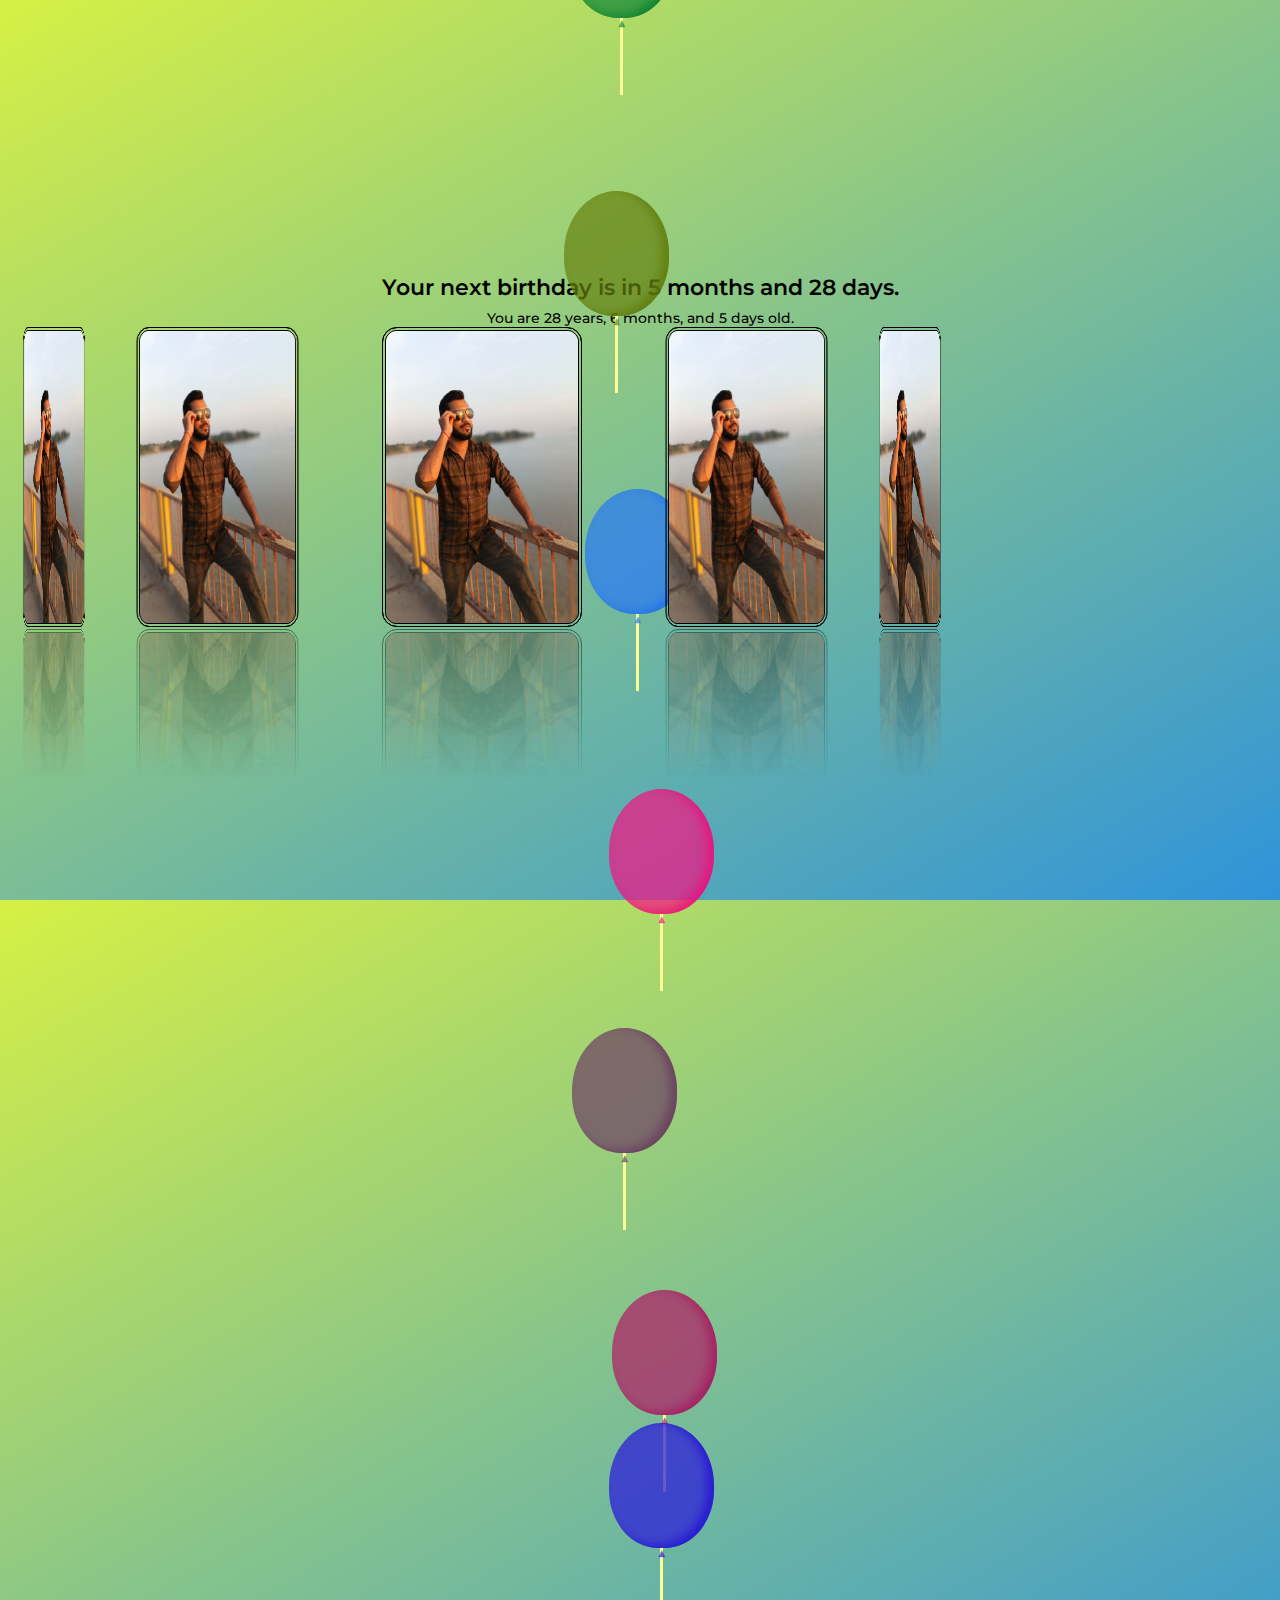
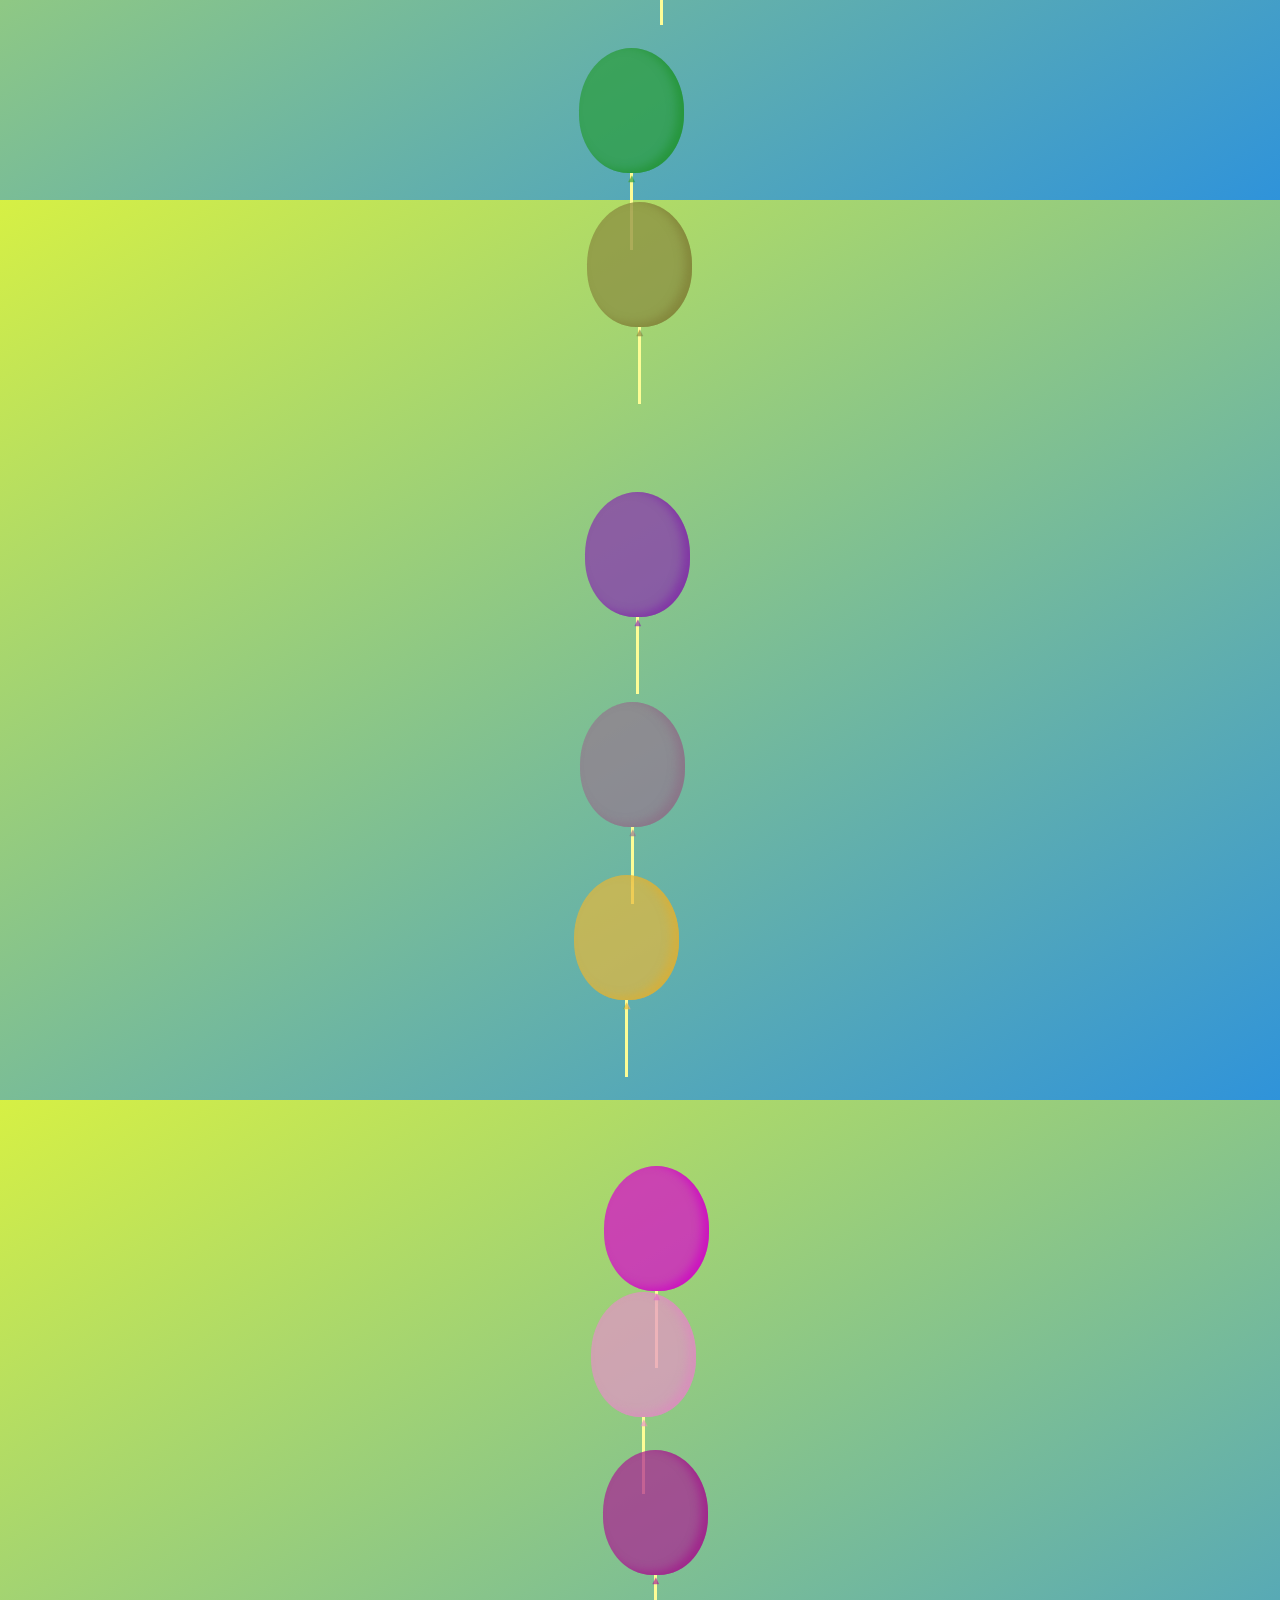
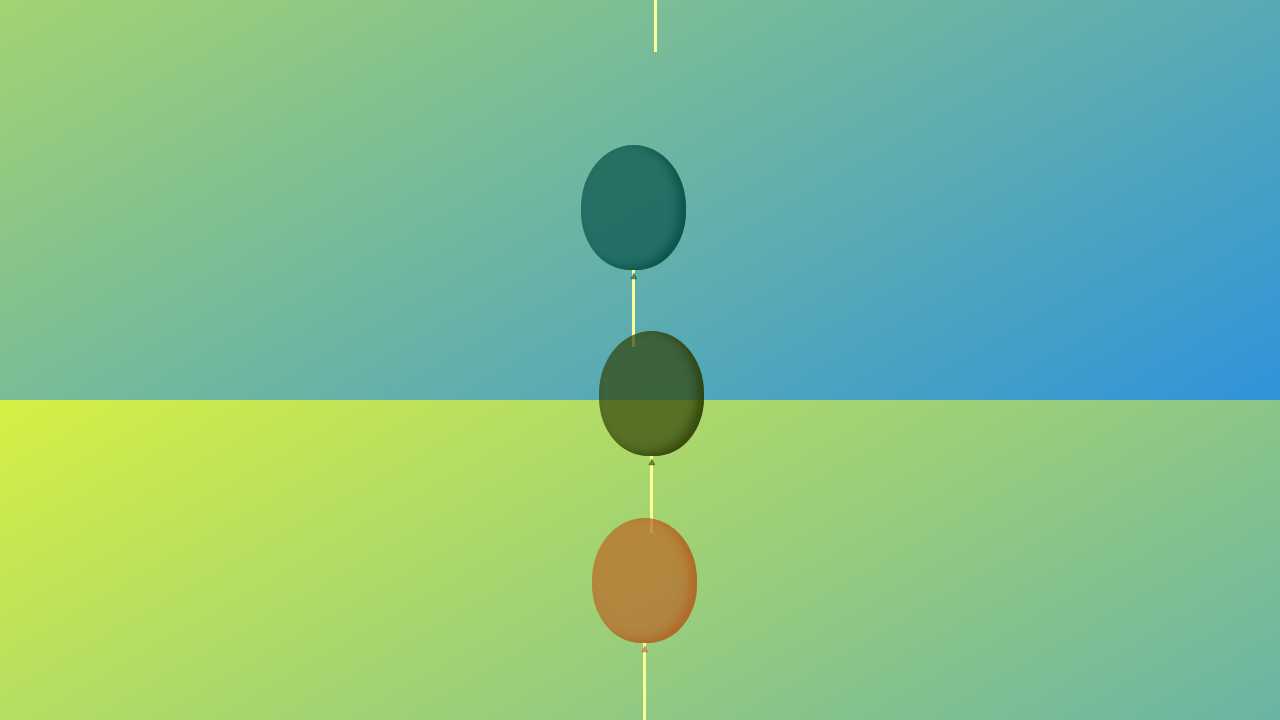
==== index.html @ 782c84a3 "first commit" ====
<!DOCTYPE html>
<html lang="en">

<head>
  <meta charset="UTF-8" />
  <meta name="viewport" content="width=device-width, initial-scale=1.0" /> 
  <meta http-equiv="X-UA-Compatible" content="ie=edge" />
  <link rel="shortcut icon" type="image/png" href="img/favicon.png" />
  <title>Happy Birthday!!!  JS</title>
  <!-- Google Font -->
  <link rel="preconnect" href="https://fonts.googleapis.com">
  <link rel="preconnect" href="https://fonts.gstatic.com" crossorigin>
  <link href="https://fonts.googleapis.com/css2?family=Montserrat:ital,wght@0,100..900;1,100..900&display=swap" rel="stylesheet">
  <!-- My Style -->
  <link rel="stylesheet" href="./styles/main.css" />
  <link rel="stylesheet" href="slider.css">
</head>

<body>
    
    <div id="balloon-container">
      
    </div>
    <div class="slidercontainer">
      <div class="txt">
        <h1 class="wish" id="wishMessage">Hello from JS</h1>
        <div class="result" id="result"></div>
    </div>
      <div class="box">
        <span style="--i:1"><img src="./img/shivam.jpeg"></span>
        <span style="--i:2"><img src="./img/shivam.jpeg"></span>
        <span style="--i:3"><img src="./img/shivam.jpeg"></span>
        <span style="--i:4"><img src="./img/shivam.jpeg"></span>
        <span style="--i:5"><img src="./img/shivam.jpeg"></span>
        <span style="--i:6"><img src="./img/shivam.jpeg"></span>
        <span style="--i:7"><img src="./img/shivam.jpeg"></span>
        <span style="--i:8"><img src="./img/shivam.jpeg"></span>
        <span style="--i:9"><img src="./img/shivam.jpeg"></span>
        <span style="--i:10"><img src="./img/shivam.jpeg"></span>
      </div>
    </div>

    
    <script src="./script/main.js"></script>
</body>
  

</html>
---- slider.css ----
*{
    padding: 0;
    margin: 0;
    box-sizing: border-box;
    font-family: "Montserrat", serif;
}

body{
    display: flex;
    justify-content: center;
    align-items: center;
    min-height: 100vh;
    background: linear-gradient(150deg,rgb(214, 240, 68), rgb(47, 147, 218));
}

.box {
    position: relative;
    width: 200px;
    height: 300px;
    transform-style: preserve-3d;
    animation: animate 20s linear infinite;
}

/* .box:hover{
    animation-play-state: paused;
} */


@keyframes animate {
    0%{
        transform: perspective(1000px) rotateY(0deg);
    }
    100%{
        transform: perspective(1000px) rotateY(360deg);
    }
}

.box span{
    position: absolute;
    top: 0;
    left: 0;
    width: 100%;
    height: 100%;
    transform-origin: center;
    transform-style: preserve-3d;
    transform: rotateY(calc(var(--i) * 36deg)) translateZ(450px);
    -webkit-box-reflect: below 2px linear-gradient(transparent, transparent, rgba(4, 4, 4, 0.267));
}



.box span img{
    position: absolute;
    top: 0;
    left: 0;
    width: 100%;
    height: 100%;
    transition: 0.5s;
    border-radius: 15px;
    border: 4px double rgb(0, 0, 0);
}

img:hover{
    transform: translateY(-2px);
    
}

@media(max-width:600px){
    .box span img{
       width: 60%;
       height: 50%;
       top: 30%;
       left: 0;
    }
    .slidercontainer{
        display: flex;
        align-items: center;
        border: 2px solid red;
        width: 100%;
        height: 100%;
    }
  
}
/* baloon */


#balloon-container {
    box-sizing: border-box;
    transition: opacity 500ms;
    position: absolute
  }
  
  .balloon {
    height: 125px;
    width: 105px;
    border-radius: 75% 75% 70% 70%;
    position: relative;
  }
  
  .balloon:before {
    content: "";
    height: 75px;
    width: 1px;
    padding: 1px;
    background-color: #FDFD96;
    display: block;
    position: absolute;
    top: 125px;
    left: 0;
    right: 0;
    margin: auto;
  }
  
  .balloon:after {
      content: "▲";
      text-align: center;
      display: block;
      position: absolute;
      color: inherit;
      top: 120px;
      left: 0;
      right: 0;
      margin: auto;
  }
  
  @keyframes float {
    from {transform: translateY(100vh);
    opacity: 1;}
    to {transform: translateY(-300vh);
    opacity: 0;}
  }


  .txt{
    margin: auto;
    text-align: center;
  }
  .txt h1{
    font-weight: 600;
    margin-bottom: .5rem;
    font-size: 1.4rem;
    }
    .result{
        font-weight: 500;
        font-size: .9rem;
    }
  @media(max-width:600px){
    .txt{
       width: 100%;
       border: 2px solid red;
       position: absolute;
       top: 10%;
      }
  }
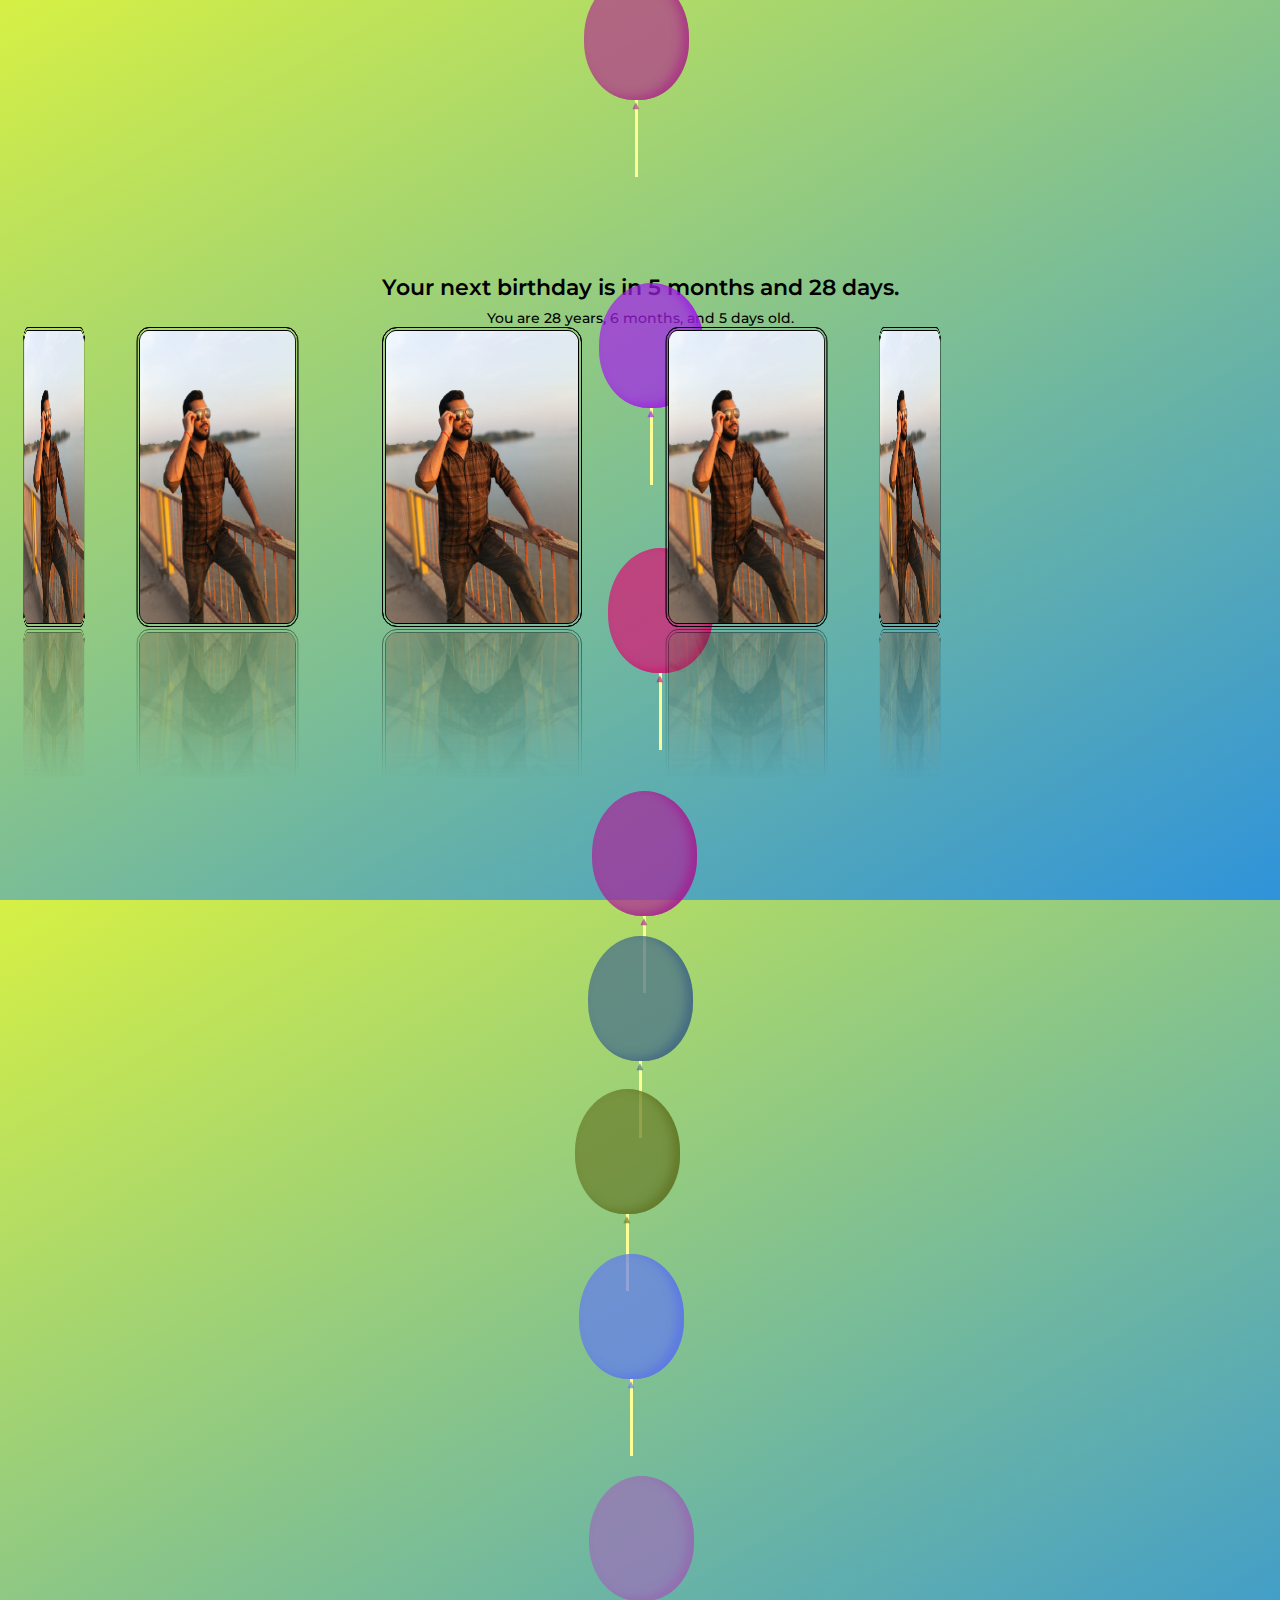
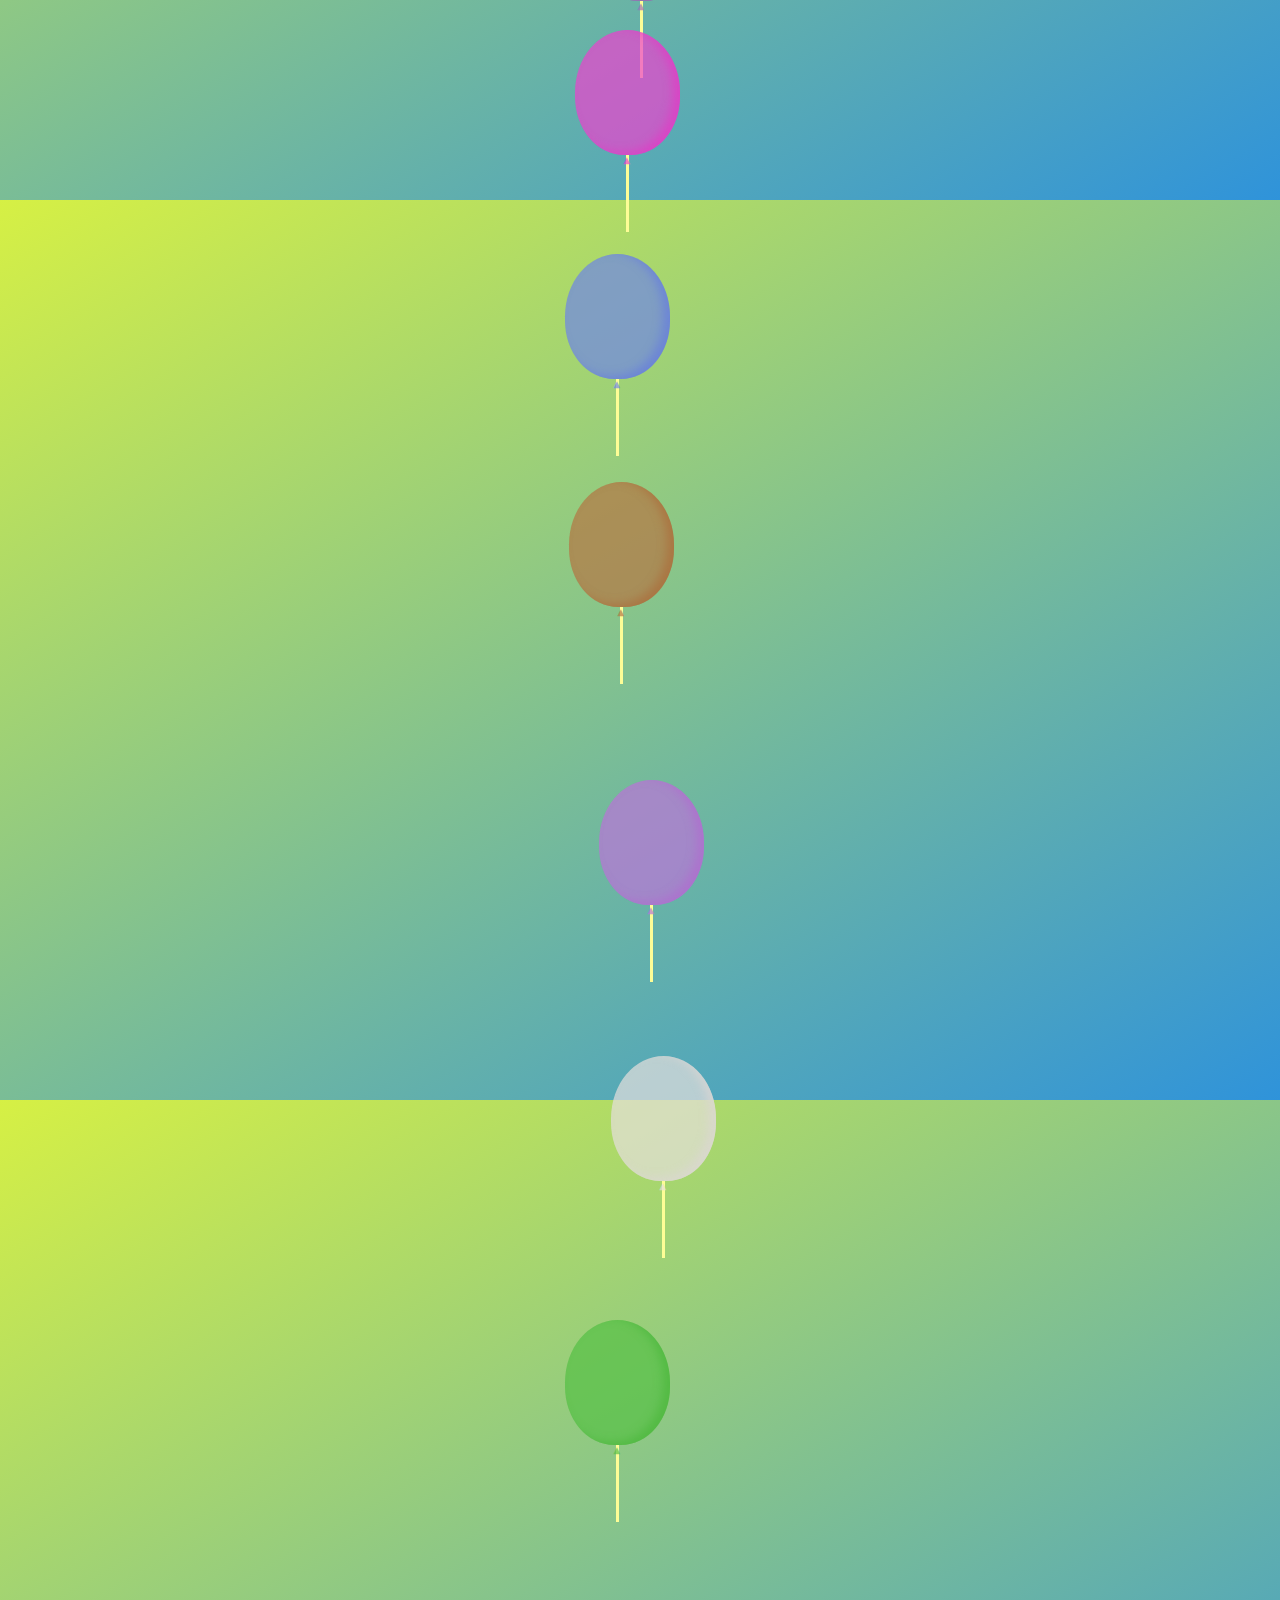
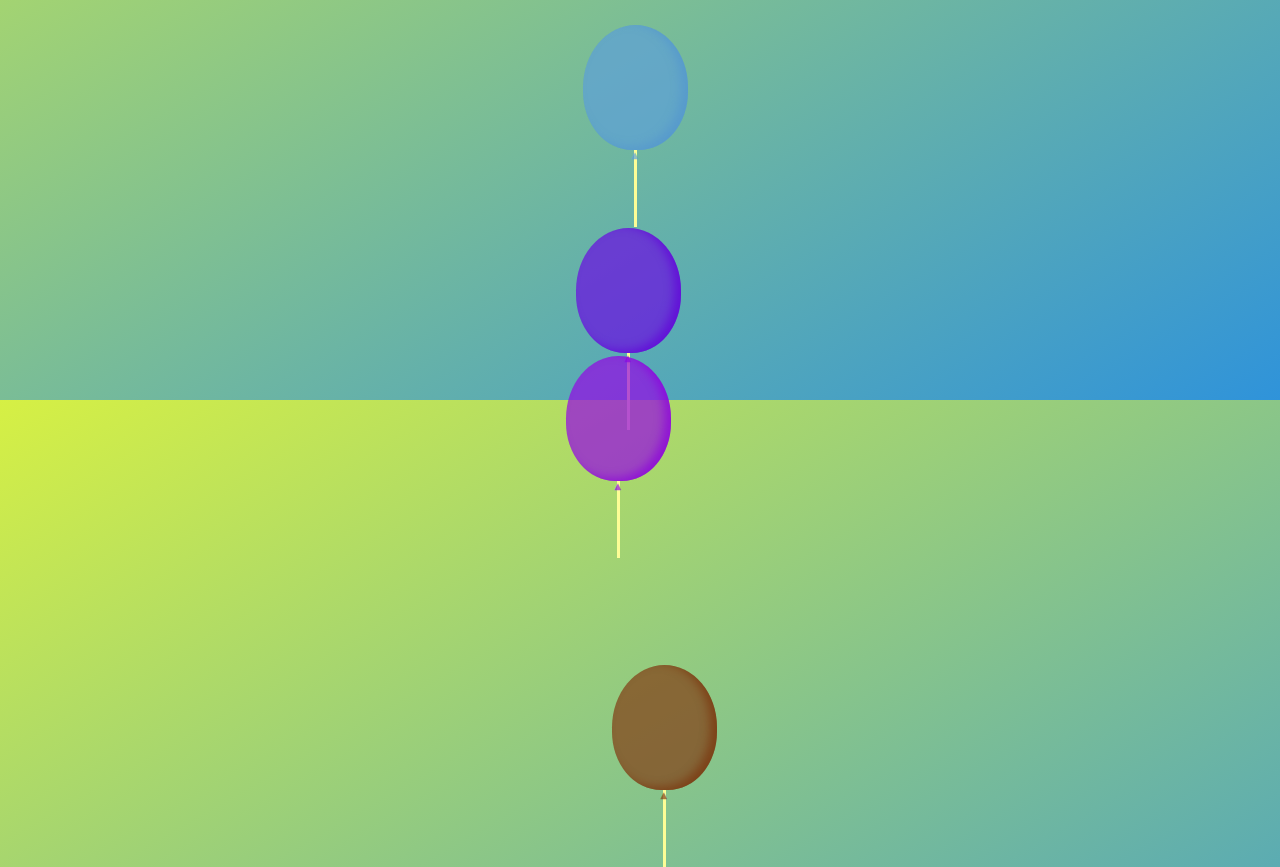
==== commit 800d53e4: "commit" ====
--- a/index.html
+++ b/index.html
@@ -18,8 +18,7 @@
 
 <body>
     
-    <div id="balloon-container">
-      
+    <div id="balloon-container">   
     </div>
     <div class="slidercontainer">
       <div class="txt">
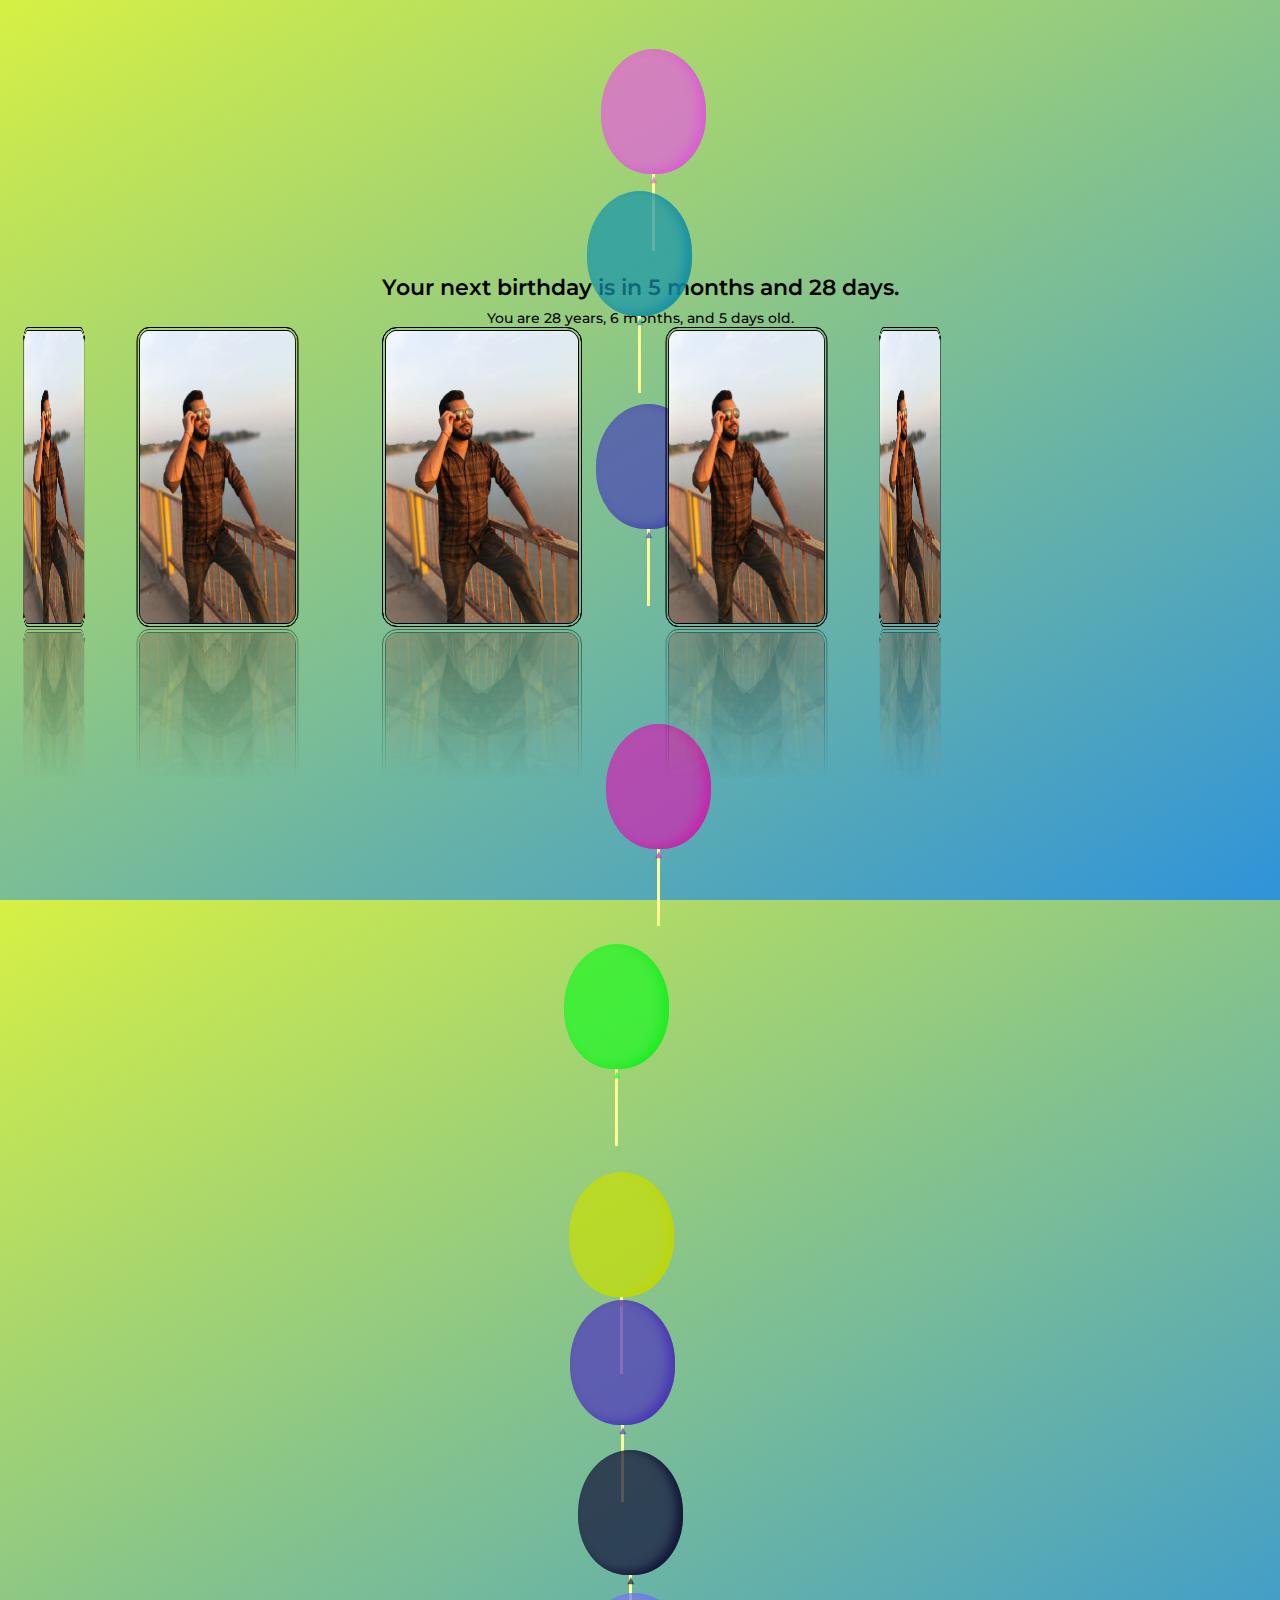
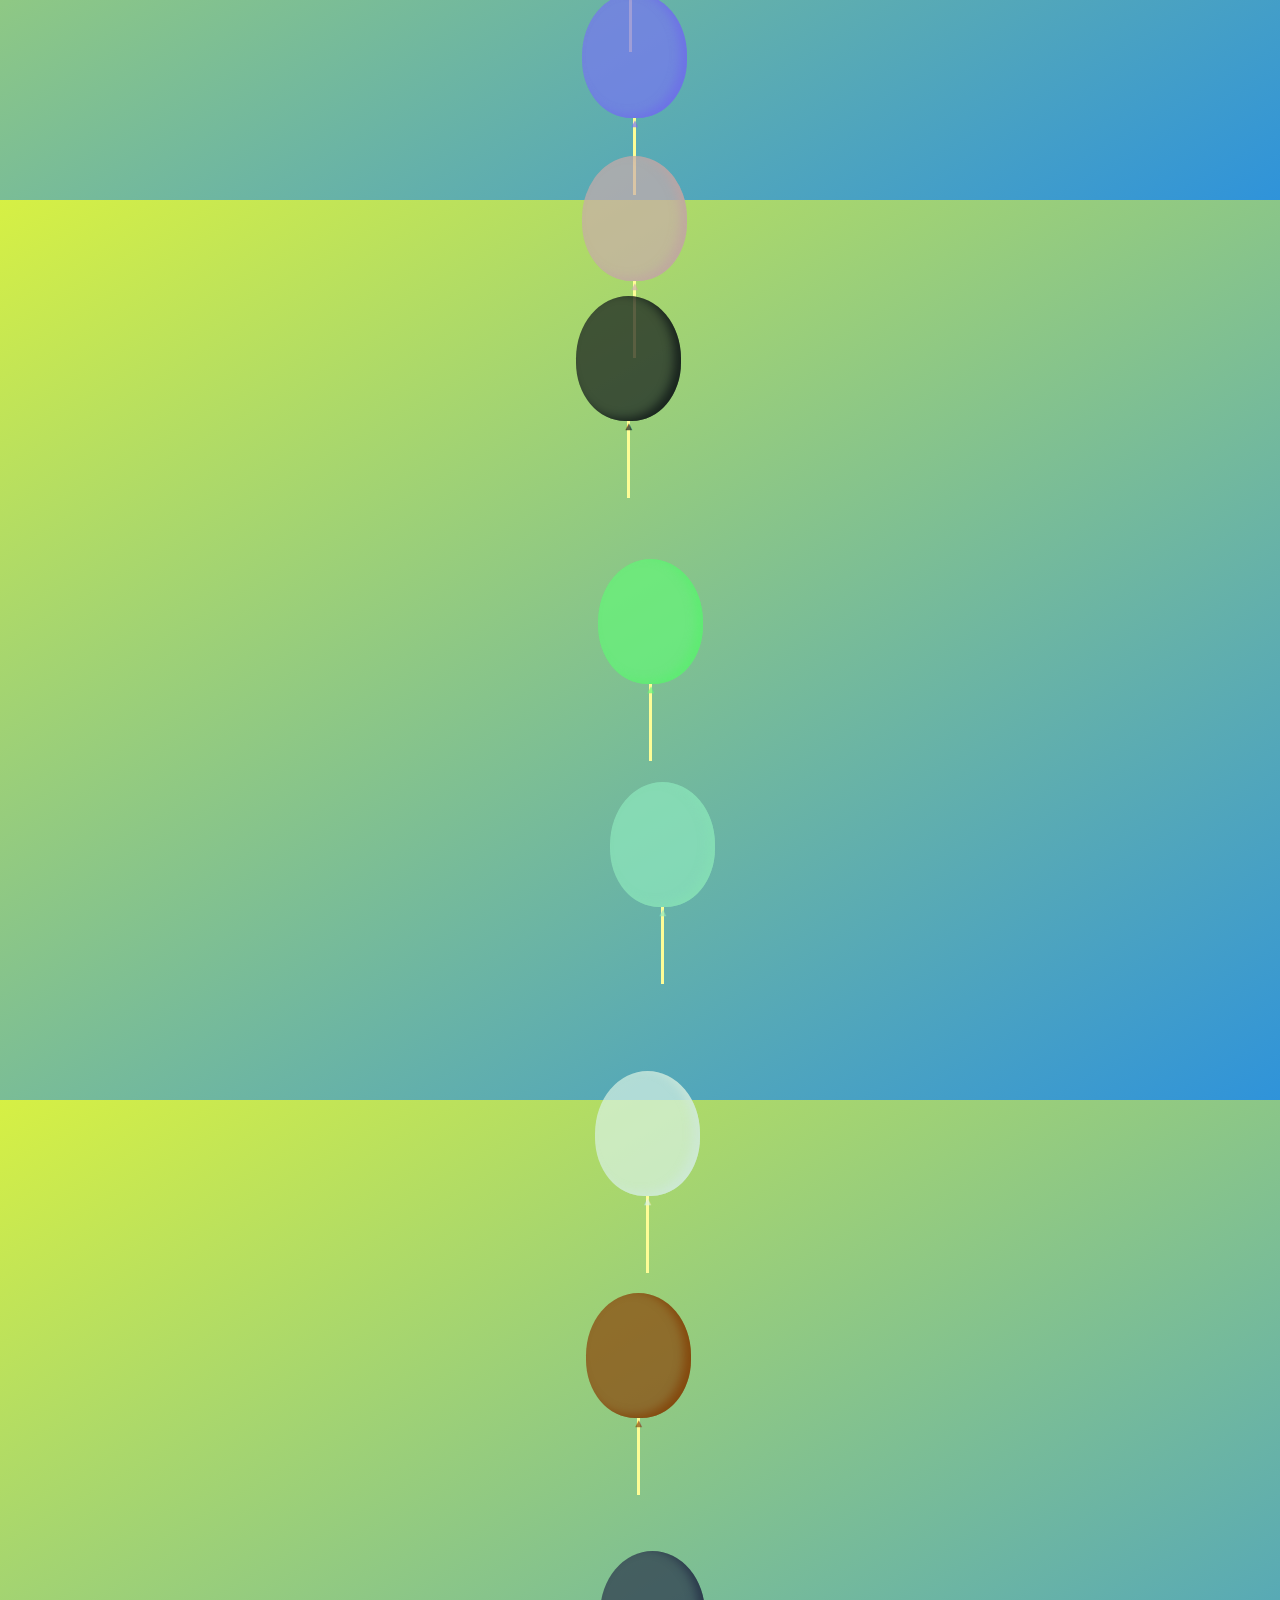
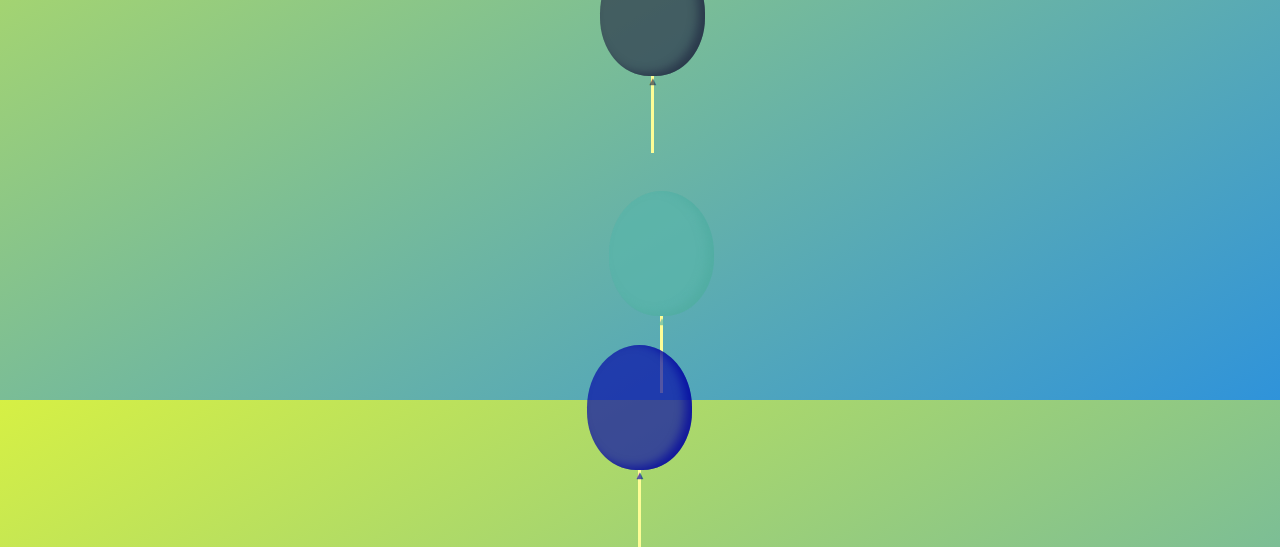
==== commit 19dbe91d: "deployed" ====
--- a/index.html
+++ b/index.html
@@ -18,7 +18,8 @@
 
 <body>
     
-    <div id="balloon-container">   
+    <div id="balloon-container"> 
+        
     </div>
     <div class="slidercontainer">
       <div class="txt">
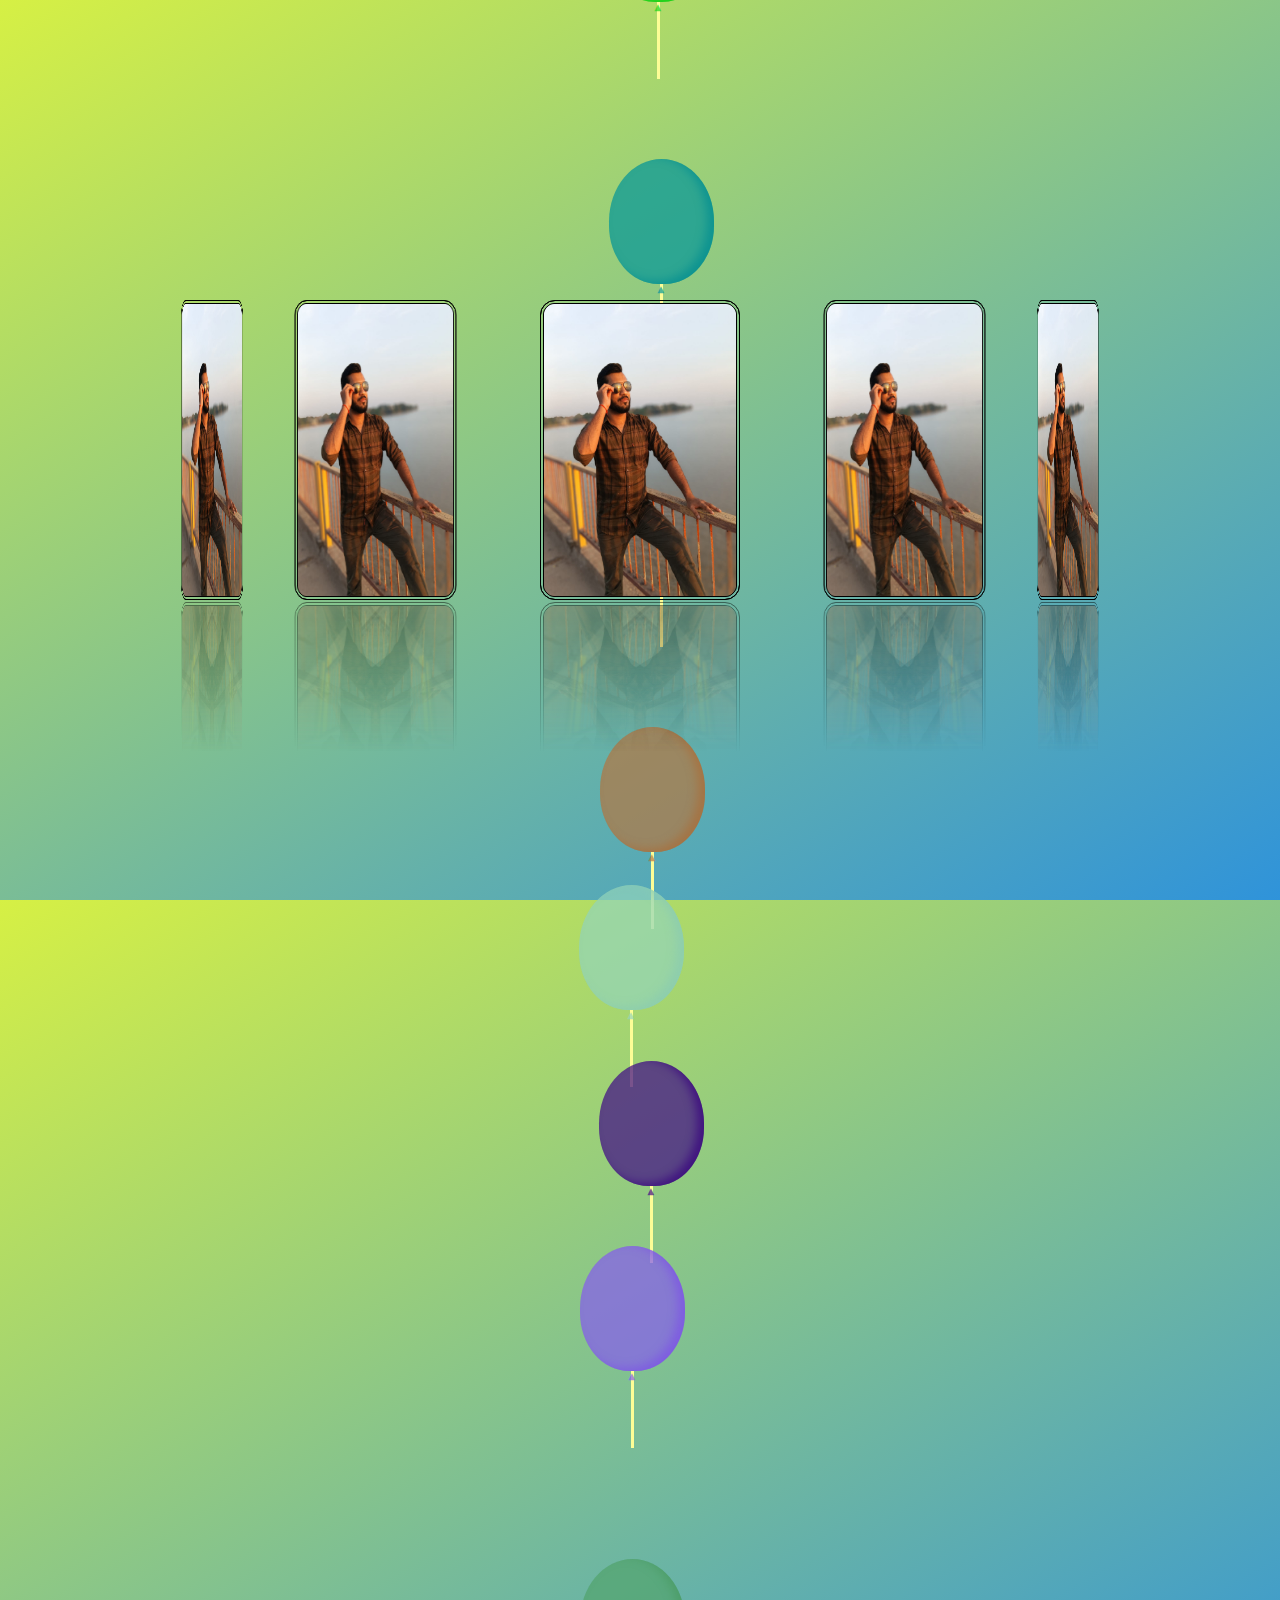
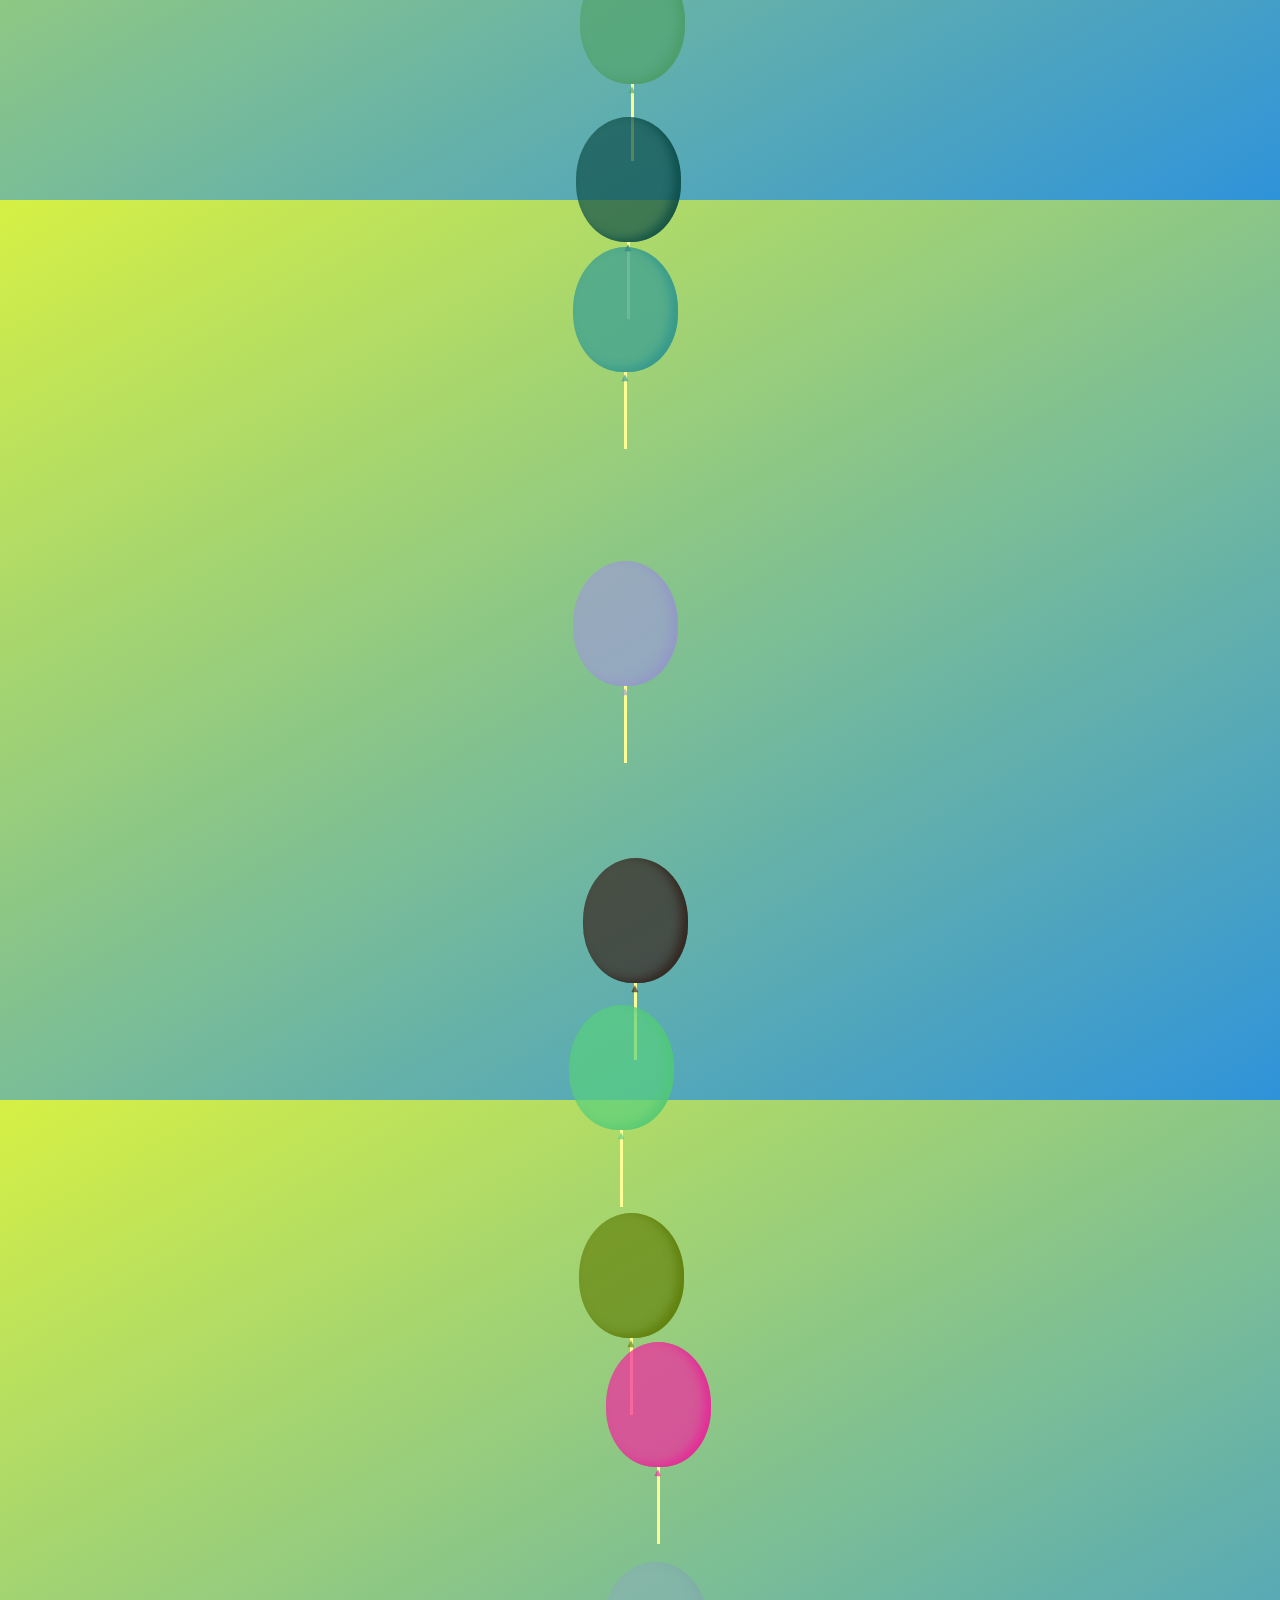
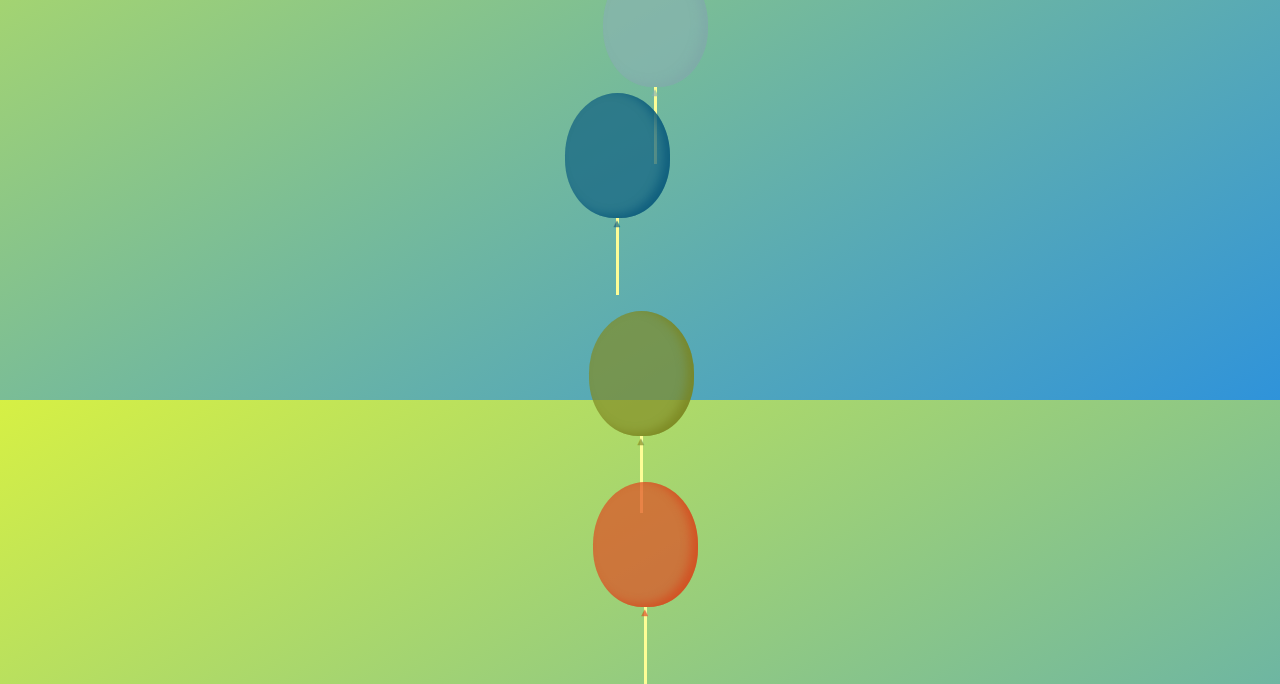
==== commit 5e180c83: "modified script" ====
--- a/index.html
+++ b/index.html
@@ -23,7 +23,7 @@
     </div>
     <div class="slidercontainer">
       <div class="txt">
-        <h1 class="wish" id="wishMessage">Hello from JS</h1>
+        <h1 class="wish" id="wishMessage"></h1>
         <div class="result" id="result"></div>
     </div>
       <div class="box">
--- a/slider.css
+++ b/slider.css
@@ -76,7 +76,6 @@
     .slidercontainer{
         display: flex;
         align-items: center;
-        border: 2px solid red;
         width: 100%;
         height: 100%;
     }
@@ -131,10 +130,18 @@
     opacity: 0;}
   }
 
-
+.slidercontainer{
+    display: flex;
+    flex-direction: column;
+    align-items: center;
+}
   .txt{
     margin: auto;
     text-align: center;
+    position: absolute;
+    top: 10%;
+    padding: 0 .5rem;
+
   }
   .txt h1{
     font-weight: 600;
@@ -148,8 +155,10 @@
   @media(max-width:600px){
     .txt{
        width: 100%;
-       border: 2px solid red;
        position: absolute;
        top: 10%;
       }
+  }
+  br{
+    display: none;
   }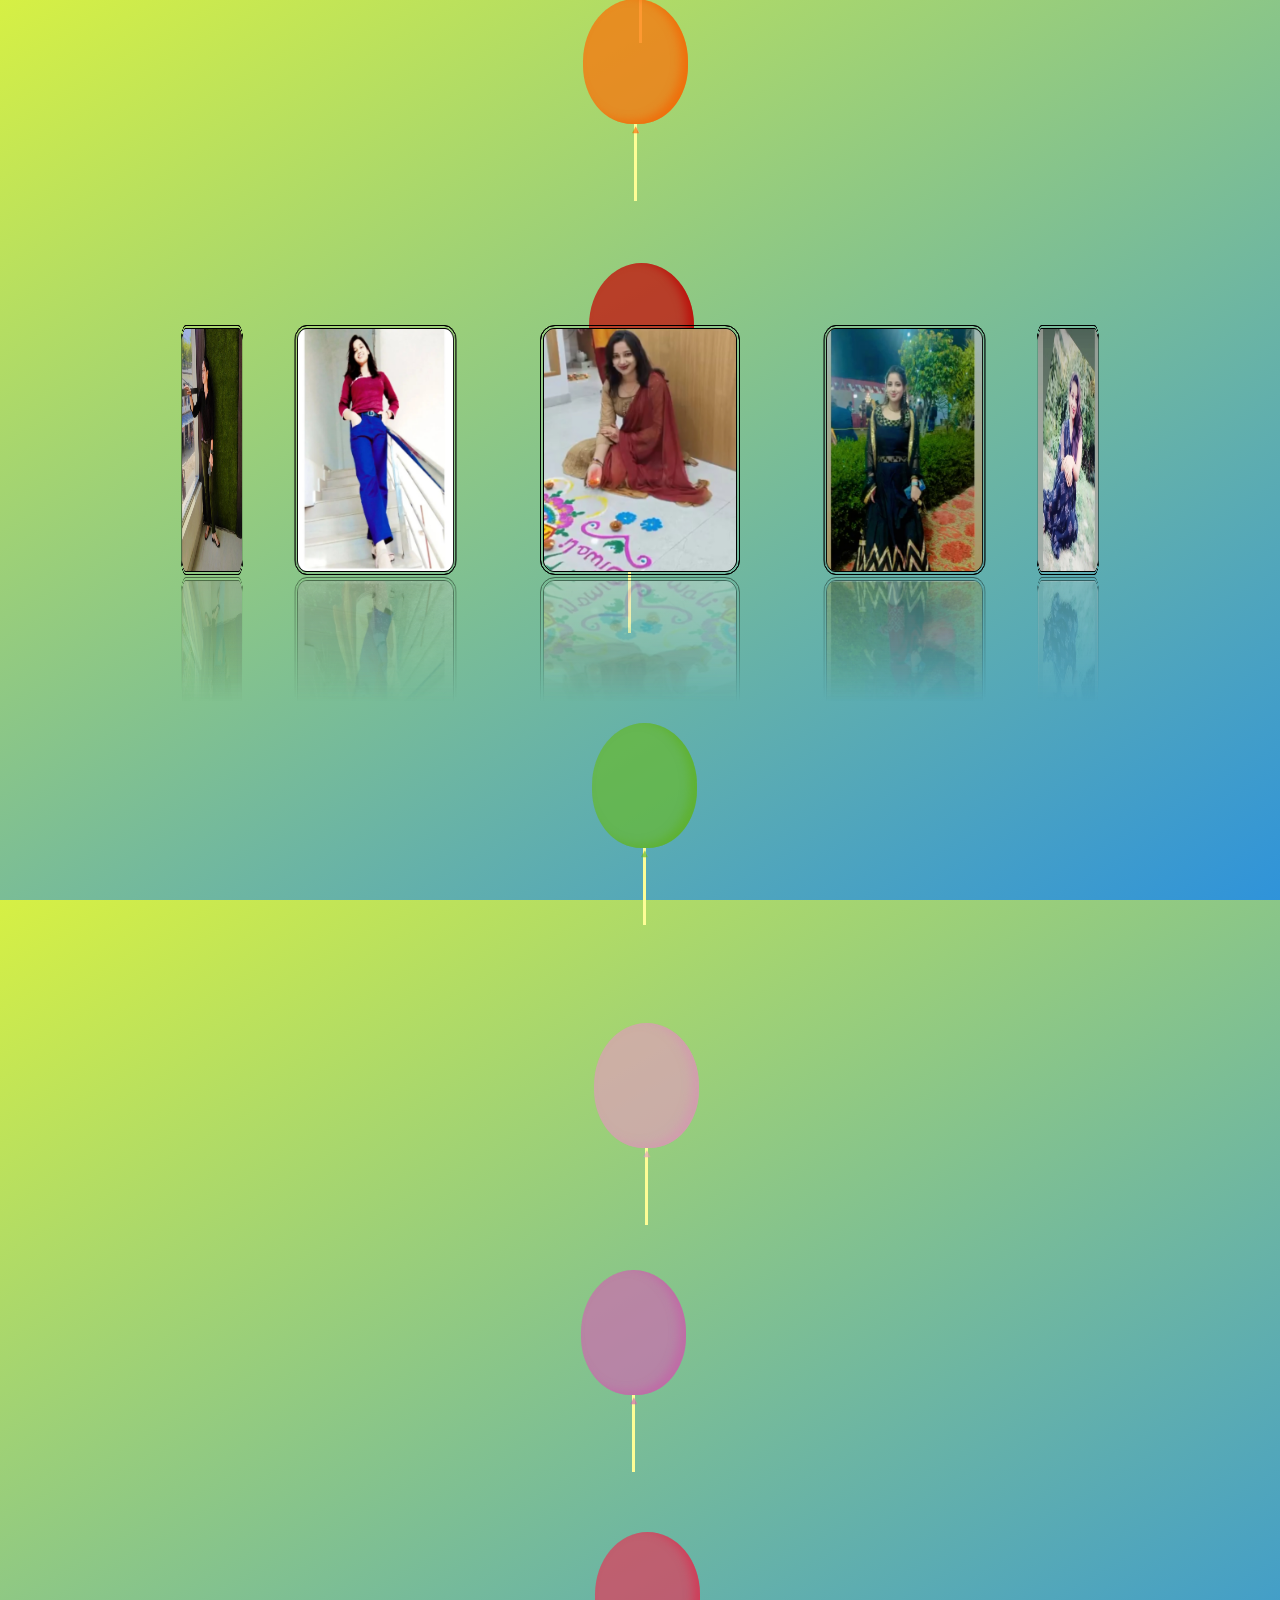
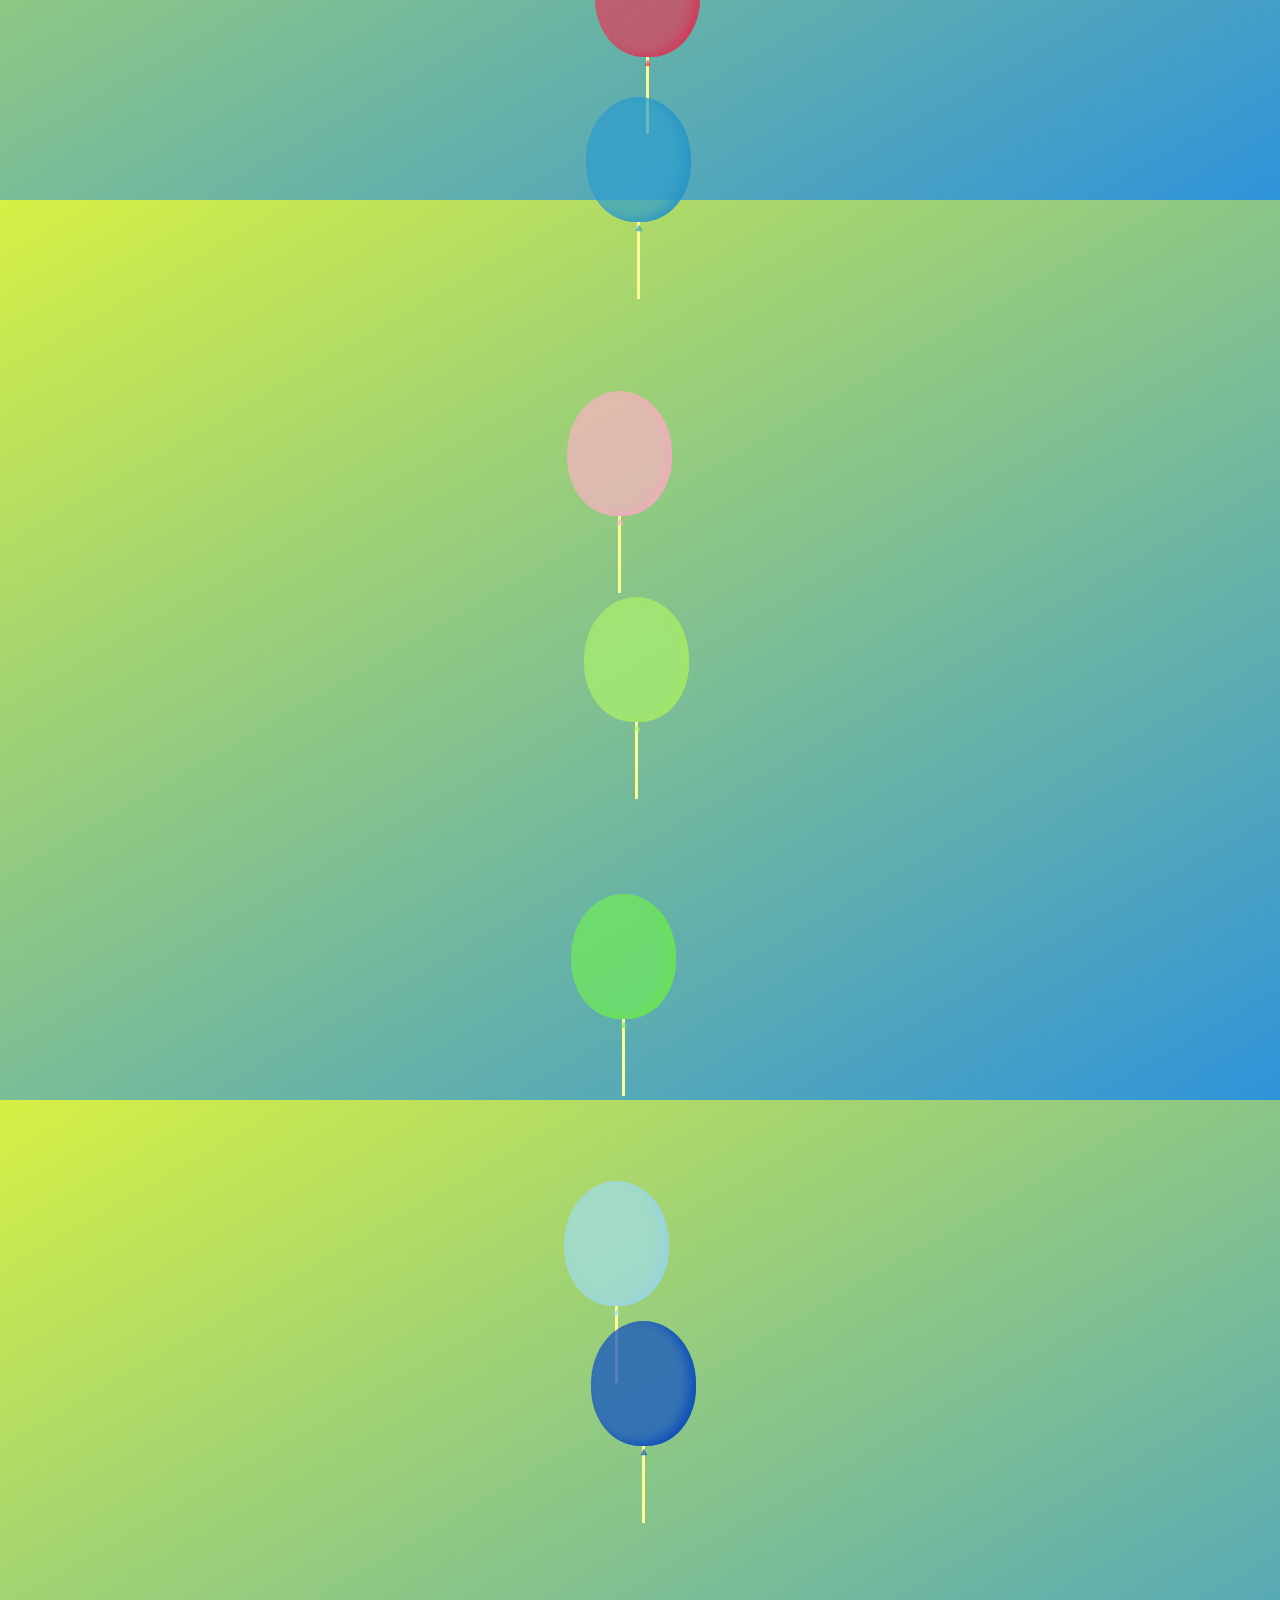
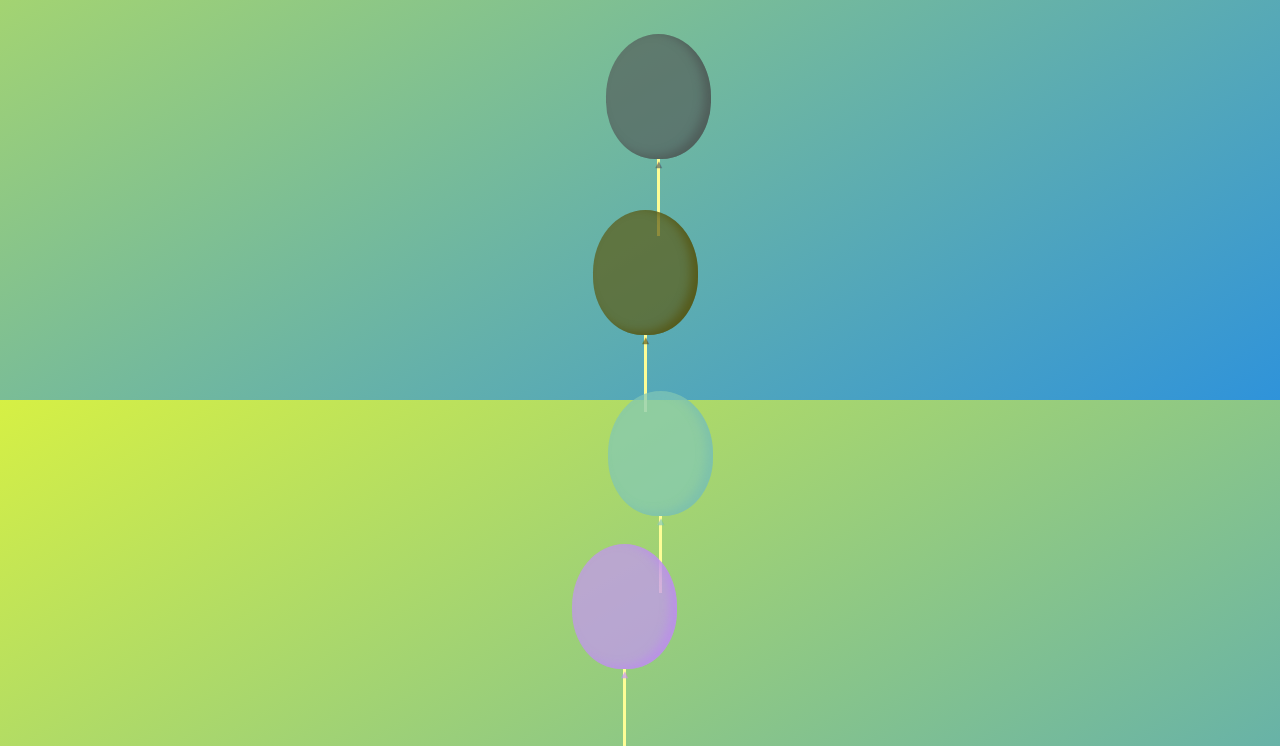
==== commit 5ffd88ab: "deployed" ====
--- a/index.html
+++ b/index.html
@@ -6,7 +6,7 @@
   <meta name="viewport" content="width=device-width, initial-scale=1.0" /> 
   <meta http-equiv="X-UA-Compatible" content="ie=edge" />
   <link rel="shortcut icon" type="image/png" href="img/favicon.png" />
-  <title>Happy Birthday!!!  JS</title>
+  <title>Happy Birthday!</title>
   <!-- Google Font -->
   <link rel="preconnect" href="https://fonts.googleapis.com">
   <link rel="preconnect" href="https://fonts.gstatic.com" crossorigin>
@@ -27,20 +27,18 @@
         <div class="result" id="result"></div>
     </div>
       <div class="box">
-        <span style="--i:1"><img src="./img/shivam.jpeg"></span>
-        <span style="--i:2"><img src="./img/shivam.jpeg"></span>
-        <span style="--i:3"><img src="./img/shivam.jpeg"></span>
-        <span style="--i:4"><img src="./img/shivam.jpeg"></span>
-        <span style="--i:5"><img src="./img/shivam.jpeg"></span>
-        <span style="--i:6"><img src="./img/shivam.jpeg"></span>
-        <span style="--i:7"><img src="./img/shivam.jpeg"></span>
-        <span style="--i:8"><img src="./img/shivam.jpeg"></span>
-        <span style="--i:9"><img src="./img/shivam.jpeg"></span>
-        <span style="--i:10"><img src="./img/shivam.jpeg"></span>
+        <span style="--i:1"><img src="./Pics/p1.jpg"></span>
+        <span style="--i:2"><img src="./Pics/p2.jpg"></span>
+        <span style="--i:3"><img src="./Pics/p10.jpg"></span>
+        <span style="--i:4"><img src="./Pics/p3.jpg"></span>
+        <span style="--i:5"><img src="./Pics/p5.jpg"></span>
+        <span style="--i:6"><img src="./Pics/p6.jpg"></span>
+        <span style="--i:7"><img src="./Pics/p7.jpg"></span>
+        <span style="--i:8"><img src="./Pics/p8.jpg"></span>
+        <span style="--i:9"><img src="./Pics/p9.jpg"></span>
+        <span style="--i:10"><img src="./Pics/p4.jpg"></span>
       </div>
     </div>
-
-    
     <script src="./script/main.js"></script>
 </body>
   
--- a/slider.css
+++ b/slider.css
@@ -17,7 +17,7 @@
 .box {
     position: relative;
     width: 200px;
-    height: 300px;
+    height: 250px;
     transform-style: preserve-3d;
     animation: animate 20s linear infinite;
 }
@@ -59,6 +59,7 @@
     transition: 0.5s;
     border-radius: 15px;
     border: 4px double rgb(0, 0, 0);
+    object-fit: cover;
 }
 
 img:hover{
